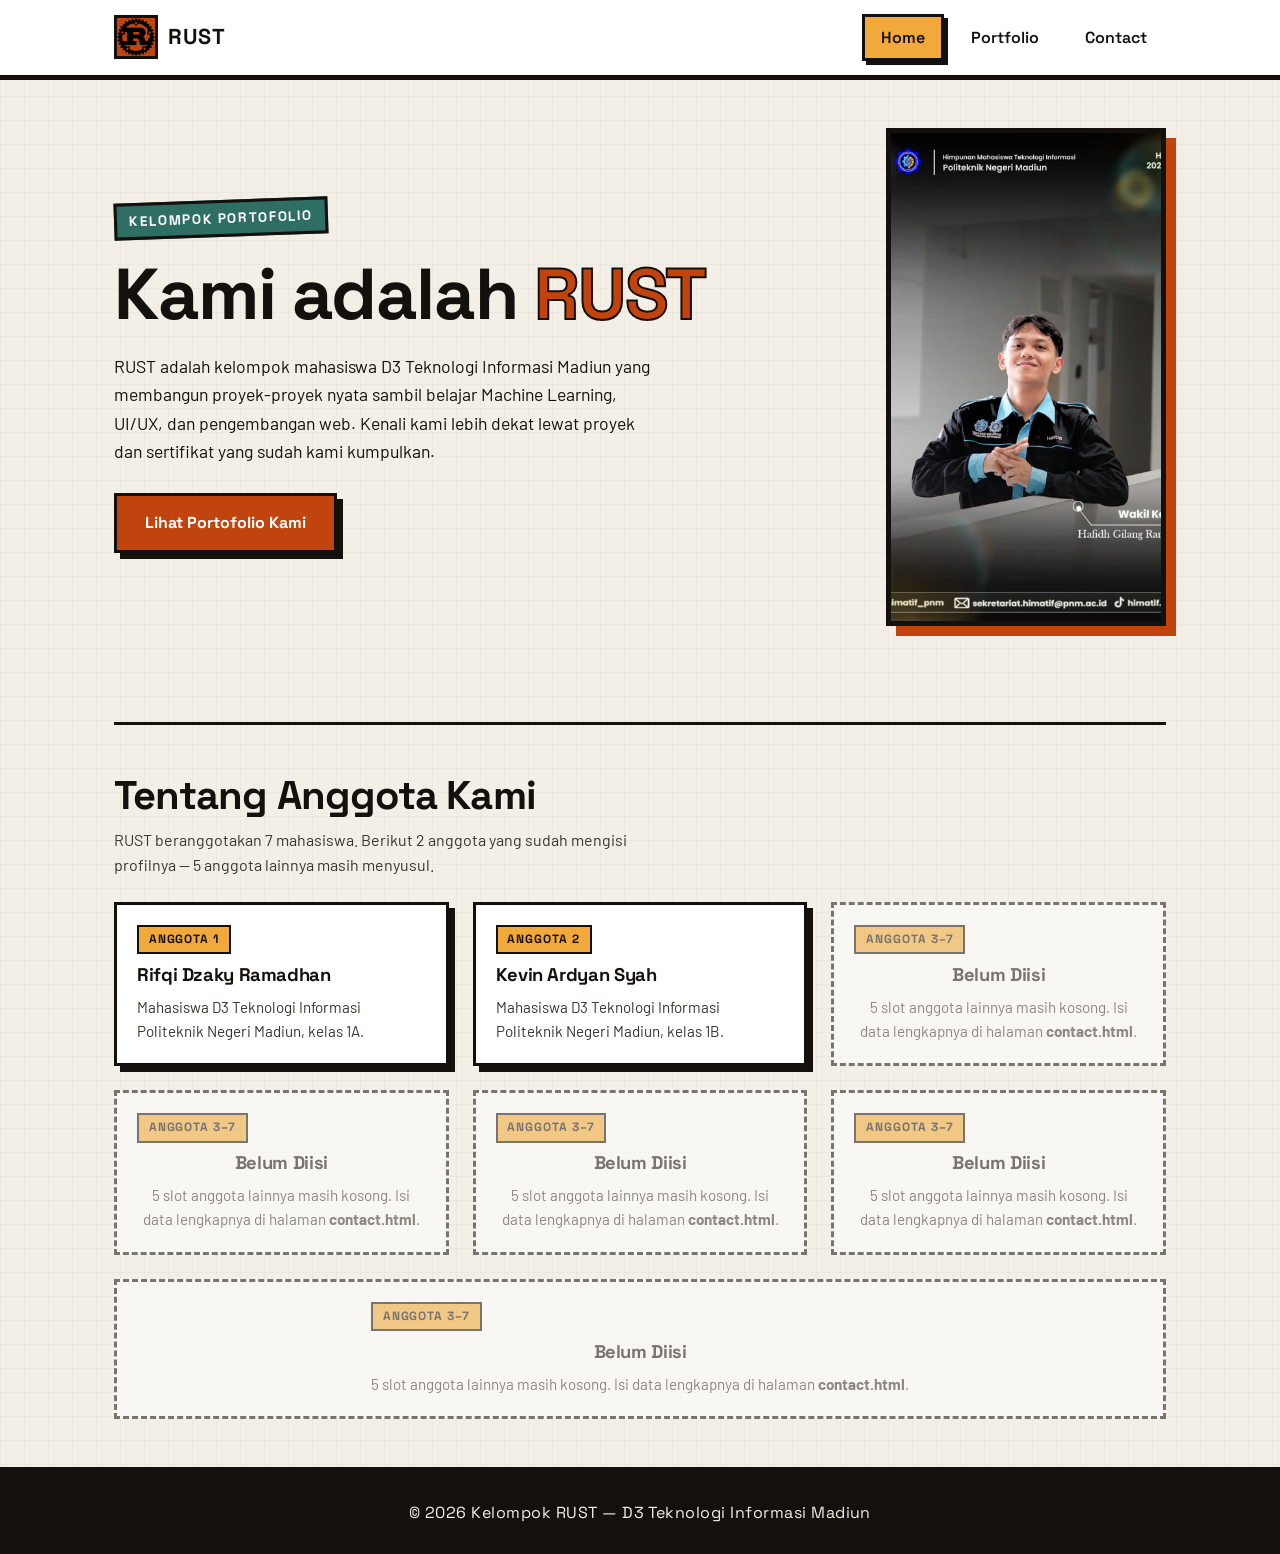
==== index.html @ dcf115f3 "feat : first commit" ====
<!DOCTYPE html>
<html lang="id">
<head>
  <meta charset="UTF-8" />
  <meta name="viewport" content="width=device-width, initial-scale=1.0" />
  <title>RUST — Home</title>

  <!-- Font: Space Grotesk (display/judul) & Barlow (body/teks) -->
  <link rel="preconnect" href="https://fonts.googleapis.com" />
  <link rel="preconnect" href="https://fonts.gstatic.com" crossorigin />
  <link href="https://fonts.googleapis.com/css2?family=Barlow:wght@400;500;600;700&family=Space+Grotesk:wght@500;600;700&display=swap" rel="stylesheet" />

  <link rel="stylesheet" href="style.css" />
</head>
<body>

  <!-- ============================================================
       NAVBAR (sama persis di index.html, portfolio.html, contact.html)
       Kalau mengubah navbar, ubah juga di 2 file HTML lainnya ya!
  ============================================================= -->
  <header class="navbar">
    <div class="navbar__inner">
      <a href="index.html" class="navbar__brand">
        <!-- Placeholder logo 828x828, ganti src ke assets/logo.png -->
        <img src="assets/LOGO RUST.webp" alt="Logo RUST" class="navbar__logo" />
        <span class="navbar__title">RUST</span>
      </a>

      <!-- Tombol hamburger, hanya tampil di mobile (lihat style.css) -->
      <button class="navbar__toggle" aria-label="Buka menu navigasi">
        <span></span><span></span><span></span>
      </button>

      <ul class="navbar__links">
        <li><a href="index.html" class="is-active">Home</a></li>
        <li><a href="porto.html">Portfolio</a></li>
        <li><a href="contact.html">Contact</a></li>
      </ul>
    </div>
  </header>

  <!-- ============================================================
       HERO SECTION
       Ketentuan: display:flex; justify-content:space-between;
  ============================================================= -->
  <main class="container">
    <section class="hero">

      <!-- Kolom kiri: teks -->
      <div class="hero__text">
        <span class="hero__eyebrow">Kelompok Portofolio</span>
        <h1 class="hero__title">Kami adalah <span>RUST</span></h1>

        <p class="hero__desc">
          RUST adalah kelompok mahasiswa D3 Teknologi Informasi Madiun yang
          membangun proyek-proyek nyata sambil belajar Machine Learning,
          UI/UX, dan pengembangan web. Kenali kami lebih dekat lewat
          proyek dan sertifikat yang sudah kami kumpulkan.
        </p>

        <a href="portfolio.html" class="btn btn--rust">Lihat Portofolio Kami</a>
      </div>

      <!-- Kolom kanan: foto kelompok, placeholder rasio 9:16 -->
      <div class="hero__photo-wrap">
        <img
          src="assets/aku.PNG"
          alt="Foto Kelompok RUST"
          class="hero__photo"
        />
      </div>
    </section>

    <hr class="section-divider" />

    <!-- ============================================================
         DESKRIPSI SINGKAT ANGGOTA
         2 anggota sudah pasti, 5 lainnya masih placeholder.
         Data lengkap ada di contact.html.
    ============================================================= -->
    <section>
      <h2 class="section-title">Tentang Anggota Kami</h2>
      <p class="section-subtitle">
        RUST beranggotakan 7 mahasiswa. Berikut 2 anggota yang sudah
        mengisi profilnya — 5 anggota lainnya masih menyusul.
      </p>

      <div class="card-row">

        <!-- Anggota 1: Hafidh -->
        <article class="card">
          <div class="card__body">
            <span class="card__tag">Anggota 1</span>
            <h3 class="card__title">Rifqi Dzaky Ramadhan</h3>
            <p class="card__desc">
              Mahasiswa D3 Teknologi Informasi Politeknik Negeri Madiun, kelas 1A. 
            </p>
          </div>
        </article>

        <!-- Anggota 2: Michelle -->
        <article class="card">
          <div class="card__body">
            <span class="card__tag">Anggota 2</span>
            <h3 class="card__title">Kevin Ardyan Syah</h3>
            <p class="card__desc">
              Mahasiswa D3 Teknologi Informasi Politeknik Negeri Madiun, kelas 1B.
            </p>
          </div>
        </article>

        <!-- Anggota 3–7: masih kosong, menunggu diisi oleh Maba -->
        <article class="card card--empty">
          <div class="card__body">
            <span class="card__tag">Anggota 3–7</span>
            <h3 class="card__title">Belum Diisi</h3>
            <p class="card__desc">
              5 slot anggota lainnya masih kosong. Isi data lengkapnya
              di halaman <strong>contact.html</strong>.
            </p>
          </div>
        </article>

        <!-- Anggota 3–7: masih kosong, menunggu diisi oleh Maba -->
        <article class="card card--empty">
          <div class="card__body">
            <span class="card__tag">Anggota 3–7</span>
            <h3 class="card__title">Belum Diisi</h3>
            <p class="card__desc">
              5 slot anggota lainnya masih kosong. Isi data lengkapnya
              di halaman <strong>contact.html</strong>.
            </p>
          </div>
        </article>

        <!-- Anggota 3–7: masih kosong, menunggu diisi oleh Maba -->
        <article class="card card--empty">
          <div class="card__body">
            <span class="card__tag">Anggota 3–7</span>
            <h3 class="card__title">Belum Diisi</h3>
            <p class="card__desc">
              5 slot anggota lainnya masih kosong. Isi data lengkapnya
              di halaman <strong>contact.html</strong>.
            </p>
          </div>
        </article>

        <!-- Anggota 3–7: masih kosong, menunggu diisi oleh Maba -->
        <article class="card card--empty">
          <div class="card__body">
            <span class="card__tag">Anggota 3–7</span>
            <h3 class="card__title">Belum Diisi</h3>
            <p class="card__desc">
              5 slot anggota lainnya masih kosong. Isi data lengkapnya
              di halaman <strong>contact.html</strong>.
            </p>
          </div>
        </article>

        <!-- Anggota 3–7: masih kosong, menunggu diisi oleh Maba -->
        <article class="card card--empty">
          <div class="card__body">
            <span class="card__tag">Anggota 3–7</span>
            <h3 class="card__title">Belum Diisi</h3>
            <p class="card__desc">
              5 slot anggota lainnya masih kosong. Isi data lengkapnya
              di halaman <strong>contact.html</strong>.
            </p>
          </div>
        </article>

      </div>
    </section>
  </main>

  <!-- ============================================================
       FOOTER
  ============================================================= -->
  <footer class="footer">
    <p>&copy; 2026 Kelompok RUST — D3 Teknologi Informasi Madiun</p>
  </footer>

  <script src="script.js"></script>
</body>
</html>
---- style.css ----
/* =============================================================
   STYLE.CSS — Portofolio Kelompok RUST
   Tema: NEO BRUTALISM (industrial / oxidized metal)
   Catatan untuk Maba:
   - CSS ini sengaja ditulis rapi & bertahap per section.
   - Baca komentar di setiap bagian sebelum mengubah apa pun.
   - Tema brutalism = border tebal, warna kontras solid,
     bayangan "keras" (hard shadow, tanpa blur), dan
     tidak banyak border-radius / animasi rumit.
   ============================================================= */

/* -------------------------------------------------------------
   1. RESET DASAR
   Menghilangkan margin/padding bawaan browser supaya konsisten
   di semua halaman.
------------------------------------------------------------- */
* {
  margin: 0;
  padding: 0;
  box-sizing: border-box;
}

/* -------------------------------------------------------------
   2. DESIGN TOKENS (CSS VARIABLES)
   Semua warna & ukuran utama dikumpulkan di sini.
   Kalau mau ganti warna tema, cukup ubah di bagian ini saja,
   TIDAK perlu cari satu-satu di bawah.

   Konsep warna: terinspirasi dari "RUST" = besi berkarat.
   - clr-rust   : warna utama, oranye-kemerahan seperti karat
   - clr-amber  : warna kedua, seperti kilau logam teroksidasi
   - clr-teal   : warna aksen, seperti patina/karat tembaga
   - clr-fg     : hitam pekat untuk border & teks (ciri khas brutalism)
   - clr-bg     : putih tulang, seperti kertas industrial
------------------------------------------------------------- */
:root {
  /* Warna */
  --clr-bg:     #F3EFE6;
  --clr-fg:     #14100D;
  --clr-rust:   #C1440E;
  --clr-amber:  #F2A93B;
  --clr-teal:   #2F6E63;
  --clr-white:  #FFFFFF;

  /* Tipografi */
  --font-display: 'Space Grotesk', sans-serif;
  --font-body:    'Barlow', sans-serif;

  /* Ukuran border & bayangan khas Neo Brutalism */
  --border-w:   3px;
  --border-w-lg: 5px;
  --shadow-x:   6px;
  --shadow-y:   6px;

  /* Spacing */
  --gap-sm: 0.75rem;
  --gap-md: 1.5rem;
  --gap-lg: 3rem;
  --max-width: 1100px;
}

/* -------------------------------------------------------------
   3. GLOBAL / BASE STYLE
------------------------------------------------------------- */
html {
  scroll-behavior: smooth;
}

body {
  background-color: var(--clr-bg);
  color: var(--clr-fg);
  font-family: var(--font-body);
  font-size: 16px;
  line-height: 1.6;
  /* Sedikit tekstur "kertas industrial" pakai gradient tipis */
  background-image:
    linear-gradient(90deg, rgba(20,16,13,0.03) 1px, transparent 1px),
    linear-gradient(rgba(20,16,13,0.03) 1px, transparent 1px);
  background-size: 24px 24px;
}

h1, h2, h3, h4 {
  font-family: var(--font-display);
  font-weight: 700;
  line-height: 1.15;
  letter-spacing: -0.02em;
}

a {
  color: inherit;
  text-decoration: none;
}

img {
  max-width: 100%;
  display: block;
}

.container {
  max-width: var(--max-width);
  margin: 0 auto;
  padding: 0 1.5rem;
}

/* Garis pembatas antar section, sengaja tebal & tegas */
.section-divider {
  border: none;
  border-top: var(--border-w) solid var(--clr-fg);
  margin: var(--gap-lg) 0;
}

/* -------------------------------------------------------------
   4. UTILITAS: TOMBOL (BUTTON) BERGAYA NEO BRUTALISM
   Ciri khas: border tebal + bayangan kotak keras.
   Saat hover, tombol "naik" dan bayangan membesar dikit.
------------------------------------------------------------- */
.btn {
  display: inline-block;
  font-family: var(--font-display);
  font-weight: 700;
  font-size: 1rem;
  padding: 0.9rem 1.75rem;
  background-color: var(--clr-amber);
  color: var(--clr-fg);
  border: var(--border-w) solid var(--clr-fg);
  box-shadow: var(--shadow-x) var(--shadow-y) 0 var(--clr-fg);
  cursor: pointer;
  transition: transform 0.15s ease, box-shadow 0.15s ease;
}

.btn:hover {
  transform: translate(-3px, -3px);
  box-shadow: calc(var(--shadow-x) + 3px) calc(var(--shadow-y) + 3px) 0 var(--clr-fg);
}

.btn:active {
  transform: translate(0, 0);
  box-shadow: 2px 2px 0 var(--clr-fg);
}

.btn--rust {
  background-color: var(--clr-rust);
  color: var(--clr-white);
}

.btn--outline {
  background-color: var(--clr-bg);
}

/* -------------------------------------------------------------
   5. NAVBAR
   Berlaku untuk index.html, portfolio.html, contact.html.
   Logo + 3 link navigasi + tombol hamburger (khusus mobile).
------------------------------------------------------------- */
.navbar {
  background-color: var(--clr-white);
  border-bottom: var(--border-w-lg) solid var(--clr-fg);
  position: sticky;
  top: 0;
  z-index: 100;
}

.navbar__inner {
  max-width: var(--max-width);
  margin: 0 auto;
  padding: 0.85rem 1.5rem;
  display: flex;
  align-items: center;
  justify-content: space-between;
}

.navbar__brand {
  display: flex;
  align-items: center;
  gap: 0.65rem;
}

.navbar__logo {
  width: 44px;
  height: 44px;
  border: var(--border-w) solid var(--clr-fg);
  object-fit: cover;
  background-color: var(--clr-rust);
}

.navbar__title {
  font-family: var(--font-display);
  font-size: 1.35rem;
  font-weight: 700;
  letter-spacing: 0.02em;
}

/* Daftar link navigasi (desktop: horizontal) */
.navbar__links {
  display: flex;
  gap: 0.5rem;
  list-style: none;
}

.navbar__links a {
  display: inline-block;
  font-family: var(--font-display);
  font-weight: 600;
  padding: 0.5rem 1rem;
  border: var(--border-w) solid transparent;
}

.navbar__links a:hover,
.navbar__links a.is-active {
  border-color: var(--clr-fg);
  background-color: var(--clr-amber);
  box-shadow: 4px 4px 0 var(--clr-fg);
}

/* Tombol hamburger, disembunyikan di desktop, dimunculkan di mobile
   lewat media query di bagian bawah file ini */
.navbar__toggle {
  display: none;
  flex-direction: column;
  justify-content: space-between;
  width: 32px;
  height: 24px;
  background: transparent;
  border: none;
  cursor: pointer;
}

.navbar__toggle span {
  display: block;
  height: 4px;
  width: 100%;
  background-color: var(--clr-fg);
}

/* -------------------------------------------------------------
   6. HERO SECTION (khusus index.html)
   Sesuai ketentuan: display:flex; justify-content:space-between;
   Kiri = teks (judul, deskripsi, tombol), Kanan = foto 9:16.
------------------------------------------------------------- */
.hero {
  display: flex;
  justify-content: space-between;
  align-items: center;
  gap: var(--gap-lg);
  padding: var(--gap-lg) 0;
}

.hero__text {
  flex: 1 1 480px;
}

.hero__eyebrow {
  display: inline-block;
  font-family: var(--font-display);
  font-weight: 700;
  font-size: 0.85rem;
  letter-spacing: 0.12em;
  text-transform: uppercase;
  background-color: var(--clr-teal);
  color: var(--clr-white);
  padding: 0.3rem 0.75rem;
  border: var(--border-w) solid var(--clr-fg);
  margin-bottom: 1rem;
  transform: rotate(-2deg);
}

.hero__title {
  font-size: clamp(2.5rem, 6vw, 4.5rem);
  margin-bottom: 1rem;
}

.hero__title span {
  color: var(--clr-rust);
  -webkit-text-stroke: 2px var(--clr-fg);
}

.hero__desc {
  font-size: 1.1rem;
  max-width: 55ch;
  margin-bottom: 1.75rem;
}

.hero__photo-wrap {
  flex: 0 0 auto;
}

/* Placeholder foto kelompok rasio 9:16 */
.hero__photo {
  width: 280px;
  aspect-ratio: 9 / 16;
  object-fit: cover;
  border: var(--border-w-lg) solid var(--clr-fg);
  box-shadow: 10px 10px 0 var(--clr-rust);
}

/* -------------------------------------------------------------
   7. SECTION TITLE (dipakai berulang di semua halaman)
------------------------------------------------------------- */
.section-title {
  font-size: clamp(1.75rem, 4vw, 2.5rem);
  margin-bottom: 0.5rem;
}

.section-subtitle {
  max-width: 60ch;
  margin-bottom: var(--gap-md);
  color: #3a352f;
}

/* -------------------------------------------------------------
   8. GRID / LIST KARTU (CARD)
   Ketentuan: Desktop = horizontal (row), Mobile = vertical (column).
   Default (desktop): pakai flex row + wrap.
------------------------------------------------------------- */
.card-row {
  display: flex;
  flex-direction: row;
  flex-wrap: wrap;
  gap: var(--gap-md);
}

/* Kartu dasar bergaya Neo Brutalism:
   - background putih
   - border tebal hitam
   - box-shadow keras (tanpa blur) memakai warna aksen
   - efek hover "terangkat" */
.card {
  background-color: var(--clr-white);
  border: var(--border-w) solid var(--clr-fg);
  box-shadow: var(--shadow-x) var(--shadow-y) 0 var(--clr-fg);
  flex: 1 1 280px;
  display: flex;
  flex-direction: column;
  transition: transform 0.15s ease, box-shadow 0.15s ease;
}

.card:hover {
  transform: translate(-4px, -4px);
  box-shadow: calc(var(--shadow-x) + 4px) calc(var(--shadow-y) + 4px) 0 var(--clr-fg);
}

.card__media {
  width: 100%;
  aspect-ratio: 4 / 3;
  object-fit: cover;
  border-bottom: var(--border-w) solid var(--clr-fg);
  background-color: var(--clr-bg);
}

.card__body {
  padding: 1.25rem;
  display: flex;
  flex-direction: column;
  gap: 0.6rem;
  flex-grow: 1;
}

.card__tag {
  align-self: flex-start;
  font-family: var(--font-display);
  font-size: 0.75rem;
  font-weight: 700;
  text-transform: uppercase;
  letter-spacing: 0.08em;
  padding: 0.2rem 0.6rem;
  background-color: var(--clr-amber);
  border: 2px solid var(--clr-fg);
}

.card__title {
  font-size: 1.15rem;
}

.card__desc {
  font-size: 0.95rem;
  color: #3a352f;
  flex-grow: 1;
}

.card__footer {
  margin-top: auto;
  padding-top: 0.5rem;
}

/* Kartu placeholder kosong (untuk anggota yang belum diisi Maba) */
.card--empty {
  opacity: 0.55;
  border-style: dashed;
  box-shadow: none;
  align-items: center;
  justify-content: center;
  text-align: center;
}

.card--empty .card__body {
  align-items: center;
}

/* -------------------------------------------------------------
   9. KARTU ANGGOTA (contact.html)
------------------------------------------------------------- */
.member-card__avatar {
  width: 100%;
  aspect-ratio: 1 / 1;
  object-fit: cover;
  border-bottom: var(--border-w) solid var(--clr-fg);
  background-color: var(--clr-bg);
}

.member-card__name {
  font-size: 1.2rem;
}

.member-card__role {
  font-family: var(--font-display);
  font-weight: 600;
  font-size: 0.85rem;
  color: var(--clr-rust);
  text-transform: uppercase;
  letter-spacing: 0.05em;
}

/* Baris ikon sosial media */
.socials {
  display: flex;
  gap: 0.6rem;
  margin-top: 0.5rem;
}

.socials a {
  width: 38px;
  height: 38px;
  display: flex;
  align-items: center;
  justify-content: center;
  border: 2px solid var(--clr-fg);
  background-color: var(--clr-bg);
  transition: transform 0.15s ease, background-color 0.15s ease;
}

.socials a:hover {
  background-color: var(--clr-amber);
  transform: translate(-2px, -2px);
}

.socials svg {
  width: 20px;
  height: 20px;
  fill: var(--clr-fg);
}

/* -------------------------------------------------------------
   10. SERTIFIKAT PER ANGGOTA (tab + grid sertifikat)
   Dipakai di portfolio.html pada section "Sertifikat Anggota".
------------------------------------------------------------- */

/* Baris tombol tab (1 tombol = 1 anggota) */
.member-tabs {
  display: flex;
  flex-wrap: wrap;
  gap: 0.6rem;
  margin-bottom: var(--gap-md);
}

.tab-btn {
  font-family: var(--font-display);
  font-weight: 600;
  font-size: 0.9rem;
  padding: 0.6rem 1.1rem;
  background-color: var(--clr-white);
  color: var(--clr-fg);
  border: var(--border-w) solid var(--clr-fg);
  box-shadow: 4px 4px 0 var(--clr-fg);
  cursor: pointer;
  transition: transform 0.15s ease, box-shadow 0.15s ease, background-color 0.15s ease;
}

.tab-btn:hover {
  transform: translate(-2px, -2px);
  box-shadow: 6px 6px 0 var(--clr-fg);
}

/* Tab yang sedang aktif (diberi lewat script.js) */
.tab-btn.is-active {
  background-color: var(--clr-rust);
  color: var(--clr-white);
}

/* Panel isi tiap anggota. Disembunyikan secara default,
   hanya panel dengan class "is-active" yang ditampilkan. */
.member-panel {
  display: none;
}

.member-panel.is-active {
  display: block;
}

/* Grid kartu sertifikat di dalam 1 panel anggota.
   Sama seperti .card-row: desktop row, mobile column
   (lihat media query mobile di bagian bawah file ini). */
.cert-grid {
  display: flex;
  flex-wrap: wrap;
  gap: var(--gap-md);
}

.cert-card {
  background-color: var(--clr-white);
  border: var(--border-w) solid var(--clr-fg);
  box-shadow: var(--shadow-x) var(--shadow-y) 0 var(--clr-fg);
  flex: 1 1 200px;
  max-width: 260px;
  display: flex;
  flex-direction: column;
  transition: transform 0.15s ease, box-shadow 0.15s ease;
}

.cert-card:hover {
  transform: translate(-4px, -4px);
  box-shadow: calc(var(--shadow-x) + 4px) calc(var(--shadow-y) + 4px) 0 var(--clr-fg);
}

.cert-card__thumb {
  width: 100%;
  aspect-ratio: 4 / 3;
  object-fit: cover;
  border-bottom: var(--border-w) solid var(--clr-fg);
  background-color: var(--clr-bg);
}

.cert-card__body {
  padding: 0.9rem;
  display: flex;
  flex-direction: column;
  gap: 0.6rem;
  flex-grow: 1;
}

.cert-card__title {
  font-size: 0.9rem;
  line-height: 1.3;
}

/* Kartu sertifikat kosong (belum diisi Maba) */
.cert-card--empty {
  opacity: 0.55;
  border-style: dashed;
  box-shadow: none;
}

/* -------------------------------------------------------------
   11. MODAL DETAIL SERTIFIKAT
   Muncul di tengah layar saat tombol "Lihat Detail" diklik.
   Disembunyikan secara default lewat display:none, lalu
   dimunculkan oleh script.js dengan menambah class "is-open".
------------------------------------------------------------- */
.modal-overlay {
  display: none;
  position: fixed;
  inset: 0;
  background-color: rgba(20, 16, 13, 0.75);
  align-items: center;
  justify-content: center;
  padding: 1.5rem;
  z-index: 200;
}

.modal-overlay.is-open {
  display: flex;
}

.modal-box {
  background-color: var(--clr-white);
  border: var(--border-w-lg) solid var(--clr-fg);
  box-shadow: 10px 10px 0 var(--clr-rust);
  width: 100%;
  max-width: 480px;
  max-height: 90vh;
  overflow-y: auto;
  position: relative;
}

.modal-close {
  position: absolute;
  top: 0.5rem;
  right: 0.5rem;
  width: 36px;
  height: 36px;
  background-color: var(--clr-amber);
  border: var(--border-w) solid var(--clr-fg);
  font-family: var(--font-display);
  font-size: 1.25rem;
  font-weight: 700;
  line-height: 1;
  cursor: pointer;
}

.modal-box__img {
  width: 100%;
  aspect-ratio: 4 / 3;
  object-fit: cover;
  border-bottom: var(--border-w) solid var(--clr-fg);
  background-color: var(--clr-bg);
}

.modal-box__body {
  padding: 1.25rem;
  display: flex;
  flex-direction: column;
  gap: 0.5rem;
}

/* Mengunci scroll halaman utama saat modal terbuka */
body.no-scroll {
  overflow: hidden;
}

/* -------------------------------------------------------------
   12. FOOTER
------------------------------------------------------------- */
.footer {
  border-top: var(--border-w-lg) solid var(--clr-fg);
  background-color: var(--clr-fg);
  color: var(--clr-bg);
  margin-top: var(--gap-lg);
  padding: 1.75rem 0;
  text-align: center;
  font-family: var(--font-display);
  letter-spacing: 0.03em;
}

/* -------------------------------------------------------------
   11. RESPONSIVE / MEDIA QUERY (MOBILE < 768px)
   Sesuai ketentuan:
   - Card row jadi vertical (column) di mobile.
   - Navbar jadi hamburger menu di mobile.
   - Hero section jadi ditumpuk vertikal.
------------------------------------------------------------- */
@media (max-width: 768px) {

  /* Hero: dari row jadi column, foto pindah ke bawah teks */
  .hero {
    flex-direction: column;
    align-items: flex-start;
    text-align: left;
  }

  .hero__photo-wrap {
    align-self: center;
  }

  /* Card row: dari horizontal jadi vertical */
  .card-row {
    flex-direction: column;
  }

  .card {
    flex: 1 1 auto;
  }

  /* Grid sertifikat anggota: dari horizontal jadi vertical */
  .cert-grid {
    flex-direction: column;
  }

  .cert-card {
    max-width: none;
  }

  /* Navbar: sembunyikan link, tampilkan tombol hamburger */
  .navbar__toggle {
    display: flex;
  }

  .navbar__links {
    display: none;
    position: absolute;
    top: 100%;
    left: 0;
    right: 0;
    flex-direction: column;
    background-color: var(--clr-white);
    border-bottom: var(--border-w) solid var(--clr-fg);
    padding: 0.5rem 1.5rem 1rem;
  }

  /* Class ".is-open" ditambahkan/dihapus lewat script.js */
  .navbar__links.is-open {
    display: flex;
  }

  .navbar__inner {
    position: relative;
  }
}
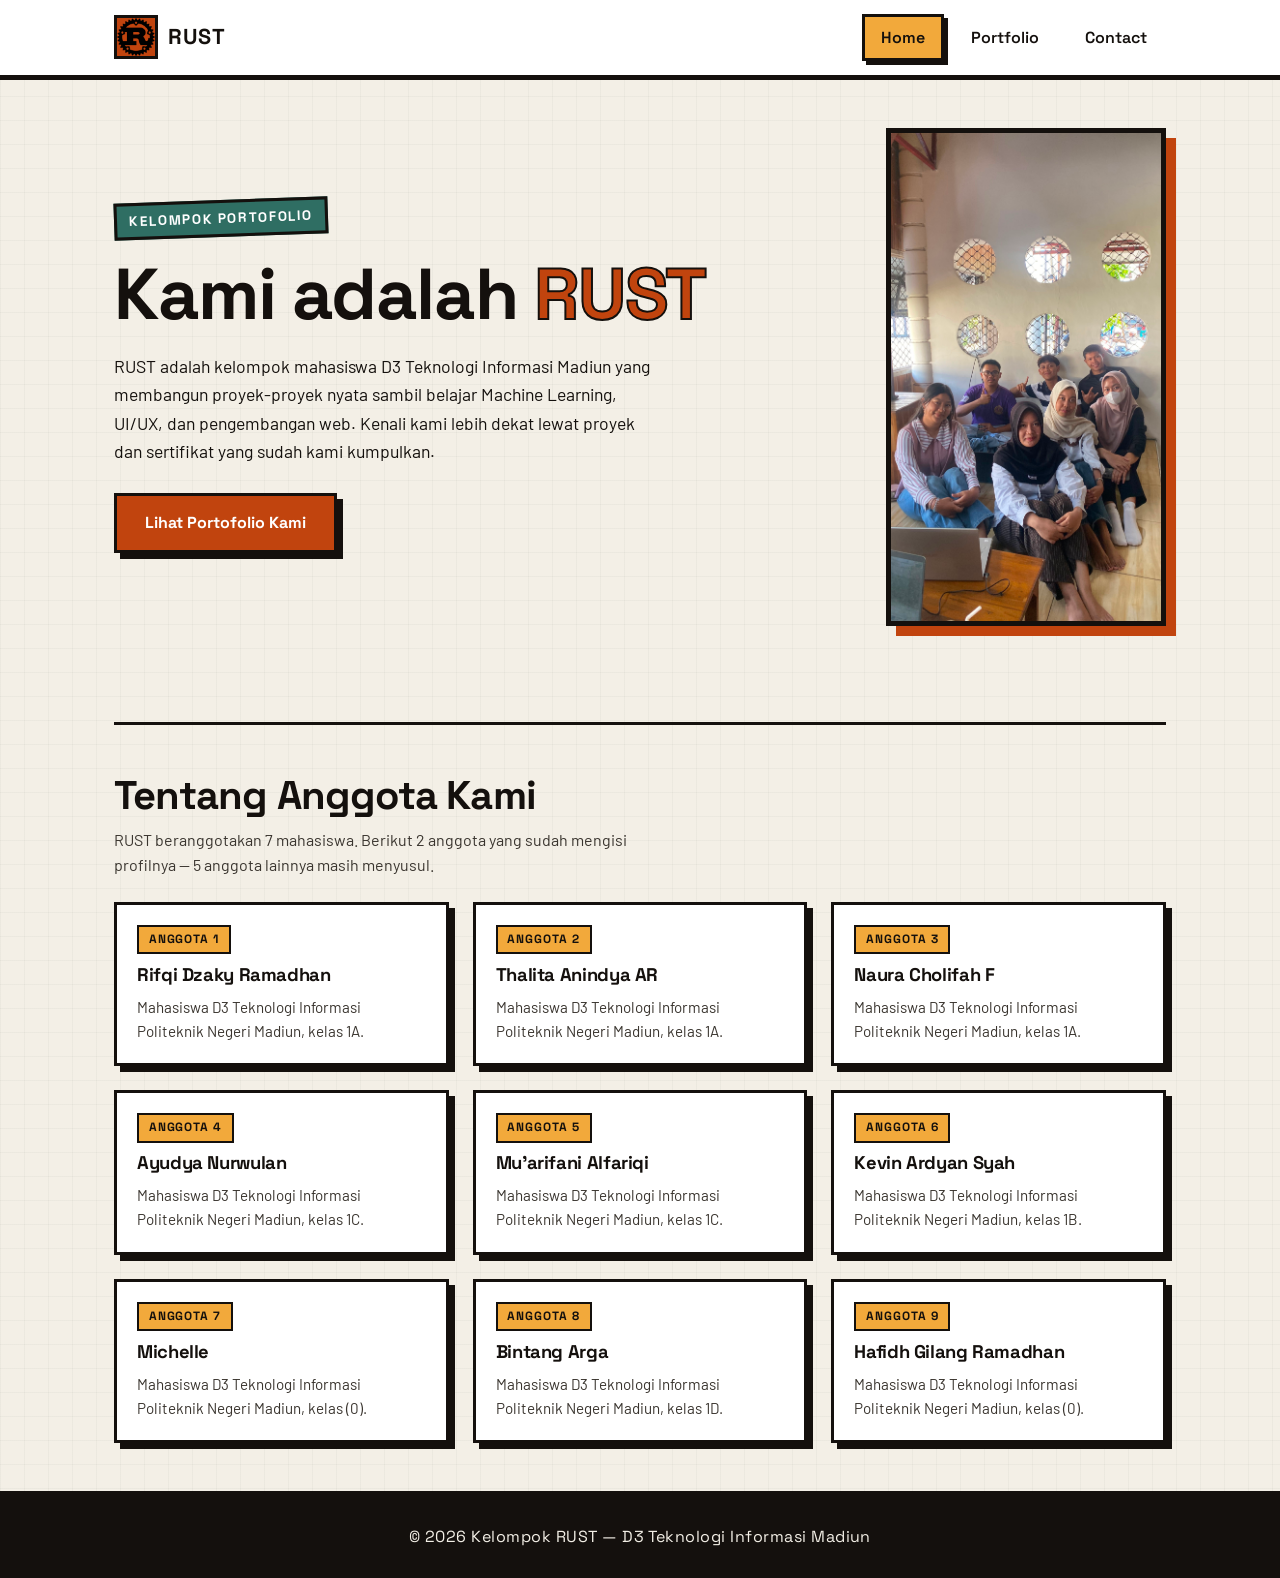
==== commit 2dcb165f: "Update" ====
--- a/index.html
+++ b/index.html
@@ -16,7 +16,7 @@
 
   <!-- ============================================================
        NAVBAR (sama persis di index.html, portfolio.html, contact.html)
-       Kalau mengubah navbar, ubah juga di 2 file HTML lainnya ya!
+       Kalau mengubah navbar, ubah juga di 2 file HTML lainnya ya!asdfsadfsadf
   ============================================================= -->
   <header class="navbar">
     <div class="navbar__inner">
@@ -58,13 +58,13 @@
           proyek dan sertifikat yang sudah kami kumpulkan.
         </p>
 
-        <a href="portfolio.html" class="btn btn--rust">Lihat Portofolio Kami</a>
+        <a href="porto.html" class="btn btn--rust">Lihat Portofolio Kami</a>
       </div>
 
       <!-- Kolom kanan: foto kelompok, placeholder rasio 9:16 -->
       <div class="hero__photo-wrap">
         <img
-          src="assets/aku.PNG"
+          src="assets/fotohome.jpeg"
           alt="Foto Kelompok RUST"
           class="hero__photo"
         />
@@ -102,6 +102,50 @@
         <article class="card">
           <div class="card__body">
             <span class="card__tag">Anggota 2</span>
+            <h3 class="card__title">Thalita Anindya AR</h3>
+            <p class="card__desc">
+              Mahasiswa D3 Teknologi Informasi Politeknik Negeri Madiun, kelas 1A.
+            </p>
+          </div>
+        </article>
+
+        <!-- Anggota 3–7: masih kosong, menunggu diisi oleh Maba -->
+        <article class="card card">
+          <div class="card__body">
+            <span class="card__tag">Anggota 3</span>
+            <h3 class="card__title">Naura Cholifah F</h3>
+            <p class="card__desc">
+              Mahasiswa D3 Teknologi Informasi Politeknik Negeri Madiun, kelas 1A.
+            </p>
+          </div>
+        </article>
+
+        <!-- Anggota 3–7: masih kosong, menunggu diisi oleh Maba -->
+        <article class="card card">
+          <div class="card__body">
+            <span class="card__tag">Anggota 4</span>
+            <h3 class="card__title">Ayudya Nurwulan</h3>
+            <p class="card__desc">
+              Mahasiswa D3 Teknologi Informasi Politeknik Negeri Madiun, kelas 1C.
+            </p>
+          </div>
+        </article>
+
+        <!-- Anggota 3–7: masih kosong, menunggu diisi oleh Maba -->
+        <article class="card card">
+          <div class="card__body">
+            <span class="card__tag">Anggota 5</span>
+            <h3 class="card__title">Mu'arifani Alfariqi</h3>
+            <p class="card__desc">
+              Mahasiswa D3 Teknologi Informasi Politeknik Negeri Madiun, kelas 1C.
+            </p>
+          </div>
+        </article>
+
+        <!-- Anggota 3–7: masih kosong, menunggu diisi oleh Maba -->
+        <article class="card card">
+          <div class="card__body">
+            <span class="card__tag">Anggota 6</span>
             <h3 class="card__title">Kevin Ardyan Syah</h3>
             <p class="card__desc">
               Mahasiswa D3 Teknologi Informasi Politeknik Negeri Madiun, kelas 1B.
@@ -110,61 +154,33 @@
         </article>
 
         <!-- Anggota 3–7: masih kosong, menunggu diisi oleh Maba -->
-        <article class="card card--empty">
-          <div class="card__body">
-            <span class="card__tag">Anggota 3–7</span>
-            <h3 class="card__title">Belum Diisi</h3>
-            <p class="card__desc">
-              5 slot anggota lainnya masih kosong. Isi data lengkapnya
-              di halaman <strong>contact.html</strong>.
-            </p>
-          </div>
-        </article>
-
-        <!-- Anggota 3–7: masih kosong, menunggu diisi oleh Maba -->
-        <article class="card card--empty">
-          <div class="card__body">
-            <span class="card__tag">Anggota 3–7</span>
-            <h3 class="card__title">Belum Diisi</h3>
-            <p class="card__desc">
-              5 slot anggota lainnya masih kosong. Isi data lengkapnya
-              di halaman <strong>contact.html</strong>.
-            </p>
-          </div>
-        </article>
-
-        <!-- Anggota 3–7: masih kosong, menunggu diisi oleh Maba -->
-        <article class="card card--empty">
-          <div class="card__body">
-            <span class="card__tag">Anggota 3–7</span>
-            <h3 class="card__title">Belum Diisi</h3>
-            <p class="card__desc">
-              5 slot anggota lainnya masih kosong. Isi data lengkapnya
-              di halaman <strong>contact.html</strong>.
-            </p>
-          </div>
-        </article>
-
-        <!-- Anggota 3–7: masih kosong, menunggu diisi oleh Maba -->
-        <article class="card card--empty">
-          <div class="card__body">
-            <span class="card__tag">Anggota 3–7</span>
-            <h3 class="card__title">Belum Diisi</h3>
-            <p class="card__desc">
-              5 slot anggota lainnya masih kosong. Isi data lengkapnya
-              di halaman <strong>contact.html</strong>.
-            </p>
-          </div>
-        </article>
-
-        <!-- Anggota 3–7: masih kosong, menunggu diisi oleh Maba -->
-        <article class="card card--empty">
-          <div class="card__body">
-            <span class="card__tag">Anggota 3–7</span>
-            <h3 class="card__title">Belum Diisi</h3>
-            <p class="card__desc">
-              5 slot anggota lainnya masih kosong. Isi data lengkapnya
-              di halaman <strong>contact.html</strong>.
+        <article class="card card">
+          <div class="card__body">
+            <span class="card__tag">Anggota 7</span>
+            <h3 class="card__title">Michelle</h3>
+            <p class="card__desc">
+              Mahasiswa D3 Teknologi Informasi Politeknik Negeri Madiun, kelas (0).
+            </p>
+          </div>
+        </article>
+
+
+        <article class="card card">
+          <div class="card__body">
+            <span class="card__tag">Anggota 8</span>
+            <h3 class="card__title">Bintang Arga</h3>
+            <p class="card__desc">
+              Mahasiswa D3 Teknologi Informasi Politeknik Negeri Madiun, kelas 1D.
+            </p>
+          </div>
+        </article>
+
+                <article class="card card">
+          <div class="card__body">
+            <span class="card__tag">Anggota 9</span>
+            <h3 class="card__title">Hafidh Gilang Ramadhan</h3>
+            <p class="card__desc">
+              Mahasiswa D3 Teknologi Informasi Politeknik Negeri Madiun, kelas (0).
             </p>
           </div>
         </article>
--- a/style.css
+++ b/style.css
@@ -329,6 +329,7 @@
   border: var(--border-w) solid var(--clr-fg);
   box-shadow: var(--shadow-x) var(--shadow-y) 0 var(--clr-fg);
   flex: 1 1 280px;
+  max-width: 340px;
   display: flex;
   flex-direction: column;
   transition: transform 0.15s ease, box-shadow 0.15s ease;
